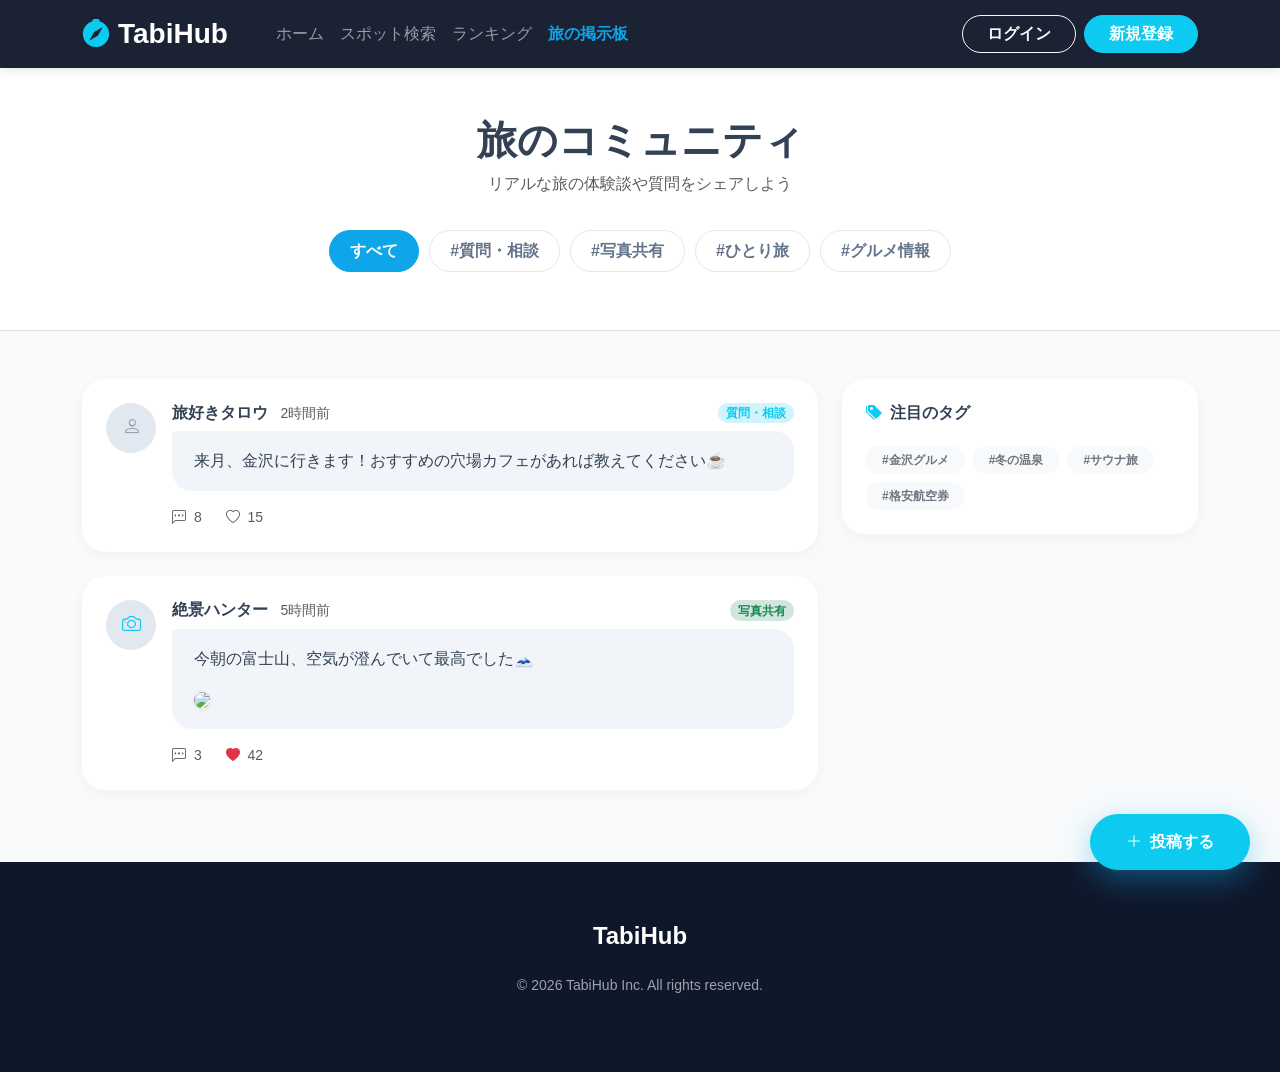
==== community.html @ 9901ad6b "tabihubの作成" ====
<!DOCTYPE html>
<html lang="ja">
<head>
    <meta charset="UTF-8">
    <meta name="viewport" content="width=device-width, initial-scale=1.0">
    <title>旅の掲示板 | TabiHub</title>
    
    <link href="https://cdn.jsdelivr.net/npm/bootstrap@5.3.0/dist/css/bootstrap.min.css" rel="stylesheet">
    <link rel="stylesheet" href="https://cdn.jsdelivr.net/npm/bootstrap-icons@1.11.0/font/bootstrap-icons.css">
    <link rel="stylesheet" href="https://cdnjs.cloudflare.com/ajax/libs/animate.css/4.1.1/animate.min.css"/>
    <link rel="icon" href="favicon.png">
    
    <style>
        :root {
            --primary-color: #0ea5e9;
            --dark-blue: #0f172a;
            --soft-bg: #f8fafc;
        }

        body { font-family: 'Noto Sans JP', sans-serif; background-color: var(--soft-bg); color: #334155; }

        /* --- 統一ナビゲーション --- */
        .navbar { 
            background-color: rgba(15, 23, 42, 0.95); 
            backdrop-filter: blur(10px); 
            box-shadow: 0 2px 10px rgba(0,0,0,0.1);
        }
        .nav-link { font-weight: 500; transition: 0.3s; }
        .nav-link.active { color: var(--primary-color) !important; font-weight: 700; }

        /* --- カテゴリー・スクロール --- */
        .category-scroll {
            display: flex;
            gap: 10px;
            overflow-x: auto;
            padding: 10px 0;
            scrollbar-width: none;
        }
        .category-scroll::-webkit-scrollbar { display: none; }
        .category-pill {
            white-space: nowrap;
            padding: 8px 20px;
            border-radius: 50px;
            background: white;
            color: #64748b;
            font-weight: bold;
            border: 1px solid #e2e8f0;
            transition: 0.3s;
            cursor: pointer;
        }
        .category-pill:hover, .category-pill.active {
            background: var(--primary-color);
            color: white;
            border-color: var(--primary-color);
        }

        /* --- 投稿カード --- */
        .post-card {
            background: white;
            border-radius: 24px;
            border: none;
            box-shadow: 0 4px 15px rgba(0,0,0,0.04);
            margin-bottom: 24px;
            transition: 0.3s;
        }
        .post-card:hover { transform: translateY(-5px); box-shadow: 0 12px 30px rgba(0,0,0,0.08); }

        .user-avatar {
            width: 50px;
            height: 50px;
            border-radius: 50%;
            background: #e2e8f0;
            display: flex;
            align-items: center;
            justify-content: center;
            font-size: 1.2rem;
            color: #94a3b8;
        }

        .post-bubble {
            background: #f1f5f9;
            padding: 18px 22px;
            border-radius: 4px 20px 20px 20px;
            position: relative;
        }

        /* --- サイドバー --- */
        .sidebar-card {
            border: none;
            border-radius: 24px;
            padding: 24px;
            background: white;
            box-shadow: 0 4px 15px rgba(0,0,0,0.04);
        }

        /* --- 浮遊投稿ボタン --- */
        .btn-post-float {
            position: fixed;
            bottom: 30px;
            right: 30px;
            z-index: 1000;
            padding: 15px 35px;
            border-radius: 50px;
            font-weight: bold;
            box-shadow: 0 10px 30px rgba(14, 165, 233, 0.4);
        }

        footer { background: var(--dark-blue); color: rgba(255,255,255,0.6); padding: 60px 0; }
    </style>
</head>
<body>

    <nav class="navbar navbar-expand-lg navbar-dark sticky-top">
        <div class="container">
            <a class="navbar-brand d-flex align-items-center" href="index.html">
                <i class="bi bi-compass-fill me-2 fs-3 text-info"></i>
                <span class="fs-3 fw-bolder">TabiHub</span>
            </a>
            <button class="navbar-toggler" type="button" data-bs-toggle="collapse" data-bs-target="#mainNav">
                <span class="navbar-toggler-icon"></span>
            </button>
            <div class="collapse navbar-collapse" id="mainNav">
                <ul class="navbar-nav me-auto mb-2 mb-lg-0 ms-lg-4">
                    <li class="nav-item"><a class="nav-link" href="index.html">ホーム</a></li>
                    <li class="nav-item"><a class="nav-link" href="spot-list.html">スポット検索</a></li>
                    <li class="nav-item"><a class="nav-link" href="ranking.html">ランキング</a></li>
                    <li class="nav-item"><a class="nav-link active" href="community.html">旅の掲示板</a></li>
                </ul>
                <div class="ms-auto d-flex gap-2">
                    <a href="login.html" class="btn btn-outline-light px-4 rounded-pill fw-bold">ログイン</a>
                    <a href="signup.html" class="btn btn-info text-white px-4 rounded-pill fw-bold shadow-sm">新規登録</a>
                </div>
            </div>
        </div>
    </nav>

    <header class="bg-white border-bottom py-5 mb-5">
        <div class="container text-center">
            <h1 class="fw-bold animate__animated animate__fadeIn">旅のコミュニティ</h1>
            <p class="text-muted">リアルな旅の体験談や質問をシェアしよう</p>
            
            <div class="category-scroll mt-4 d-flex justify-content-md-center">
                <div class="category-pill active">すべて</div>
                <div class="category-pill">#質問・相談</div>
                <div class="category-pill">#写真共有</div>
                <div class="category-pill">#ひとり旅</div>
                <div class="category-pill">#グルメ情報</div>
            </div>
        </div>
    </header>

    <div class="container pb-5">
        <div class="row">
            <div class="col-lg-8">
                
                <article class="post-card p-4 animate__animated animate__fadeInUp">
                    <div class="d-flex gap-3">
                        <div class="user-avatar flex-shrink-0"><i class="bi bi-person"></i></div>
                        <div class="flex-grow-1">
                            <div class="d-flex justify-content-between mb-2">
                                <h6 class="fw-bold mb-0">旅好きタロウ <span class="text-muted small fw-normal ms-2">2時間前</span></h6>
                                <span class="badge bg-info-subtle text-info rounded-pill">質問・相談</span>
                            </div>
                            <div class="post-bubble">
                                <p class="mb-0">来月、金沢に行きます！おすすめの穴場カフェがあれば教えてください☕️</p>
                            </div>
                            <div class="mt-3 d-flex gap-4 text-muted small">
                                <span><i class="bi bi-chat-left-dots me-1"></i> 8</span>
                                <span><i class="bi bi-heart me-1"></i> 15</span>
                            </div>
                        </div>
                    </div>
                </article>

                <article class="post-card p-4 animate__animated animate__fadeInUp" style="animation-delay: 0.1s;">
                    <div class="d-flex gap-3">
                        <div class="user-avatar flex-shrink-0 text-info"><i class="bi bi-camera"></i></div>
                        <div class="flex-grow-1">
                            <div class="d-flex justify-content-between mb-2">
                                <h6 class="fw-bold mb-0">絶景ハンター <span class="text-muted small fw-normal ms-2">5時間前</span></h6>
                                <span class="badge bg-success-subtle text-success rounded-pill">写真共有</span>
                            </div>
                            <div class="post-bubble">
                                <p class="mb-3">今朝の富士山、空気が澄んでいて最高でした🗻</p>
                                <img src="https://images.unsplash.com/photo-1493976040374-85c8e12f0c0e?w=800" class="img-fluid rounded-4 shadow-sm">
                            </div>
                            <div class="mt-3 d-flex gap-4 text-muted small">
                                <span><i class="bi bi-chat-left-dots me-1"></i> 3</span>
                                <span><i class="bi bi-heart-fill text-danger me-1"></i> 42</span>
                            </div>
                        </div>
                    </div>
                </article>

            </div>

            <div class="col-lg-4 d-none d-lg-block">
                <div class="sidebar-card sticky-top" style="top: 100px;">
                    <h6 class="fw-bold mb-4"><i class="bi bi-tags-fill text-info me-2"></i>注目のタグ</h6>
                    <div class="d-flex flex-wrap gap-2">
                        <span class="badge bg-light text-secondary rounded-pill p-2 px-3">#金沢グルメ</span>
                        <span class="badge bg-light text-secondary rounded-pill p-2 px-3">#冬の温泉</span>
                        <span class="badge bg-light text-secondary rounded-pill p-2 px-3">#サウナ旅</span>
                        <span class="badge bg-light text-secondary rounded-pill p-2 px-3">#格安航空券</span>
                    </div>
                </div>
            </div>
        </div>
    </div>

    <button class="btn btn-info btn-post-float text-white">
        <i class="bi bi-plus-lg me-2"></i>投稿する
    </button>

    <footer>
        <div class="container text-center">
            <h4 class="fw-bold mb-4 text-white">TabiHub</h4>
            <p class="small">&copy; 2026 TabiHub Inc. All rights reserved.</p>
        </div>
    </footer>

    <script src="https://cdn.jsdelivr.net/npm/bootstrap@5.3.0/dist/js/bootstrap.bundle.min.js"></script>
</body>
</html>
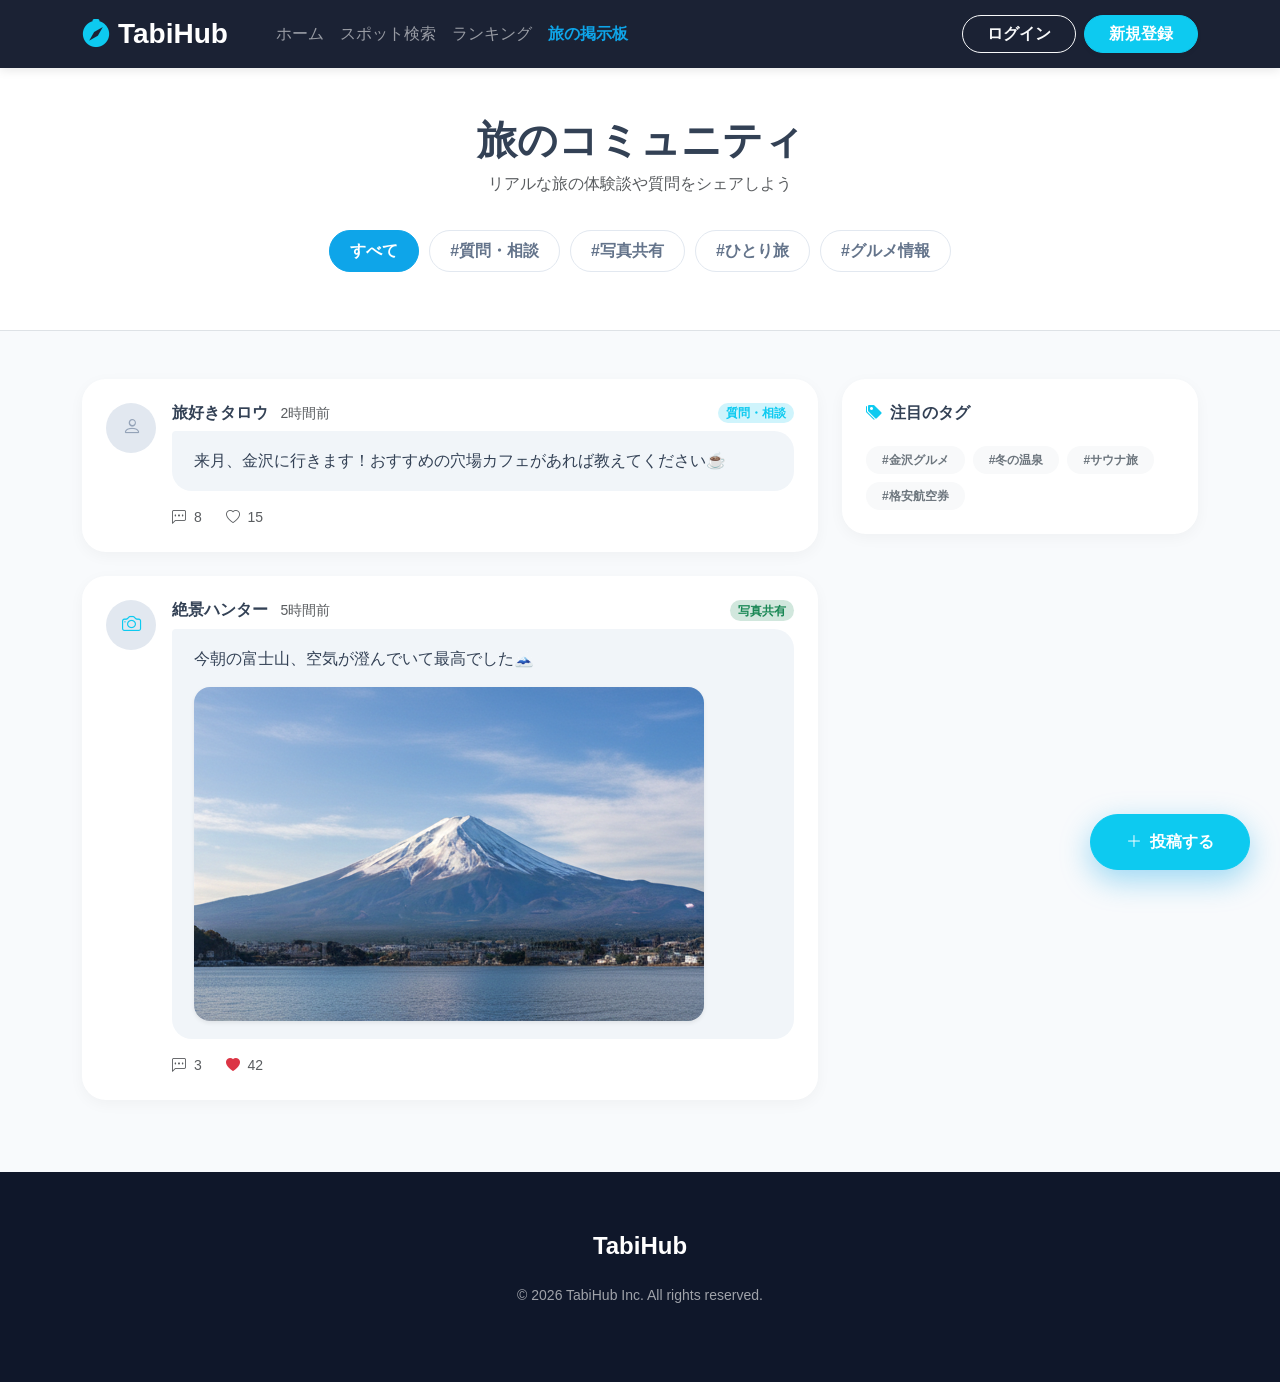
==== commit f25b6e38: "tabihubの修正" ====
--- a/community.html
+++ b/community.html
@@ -182,7 +182,7 @@
                             </div>
                             <div class="post-bubble">
                                 <p class="mb-3">今朝の富士山、空気が澄んでいて最高でした🗻</p>
-                                <img src="https://images.unsplash.com/photo-1493976040374-85c8e12f0c0e?w=800" class="img-fluid rounded-4 shadow-sm">
+                                <img src="images/fuji.png" class="img-fluid rounded-4 shadow-sm">
                             </div>
                             <div class="mt-3 d-flex gap-4 text-muted small">
                                 <span><i class="bi bi-chat-left-dots me-1"></i> 3</span>
